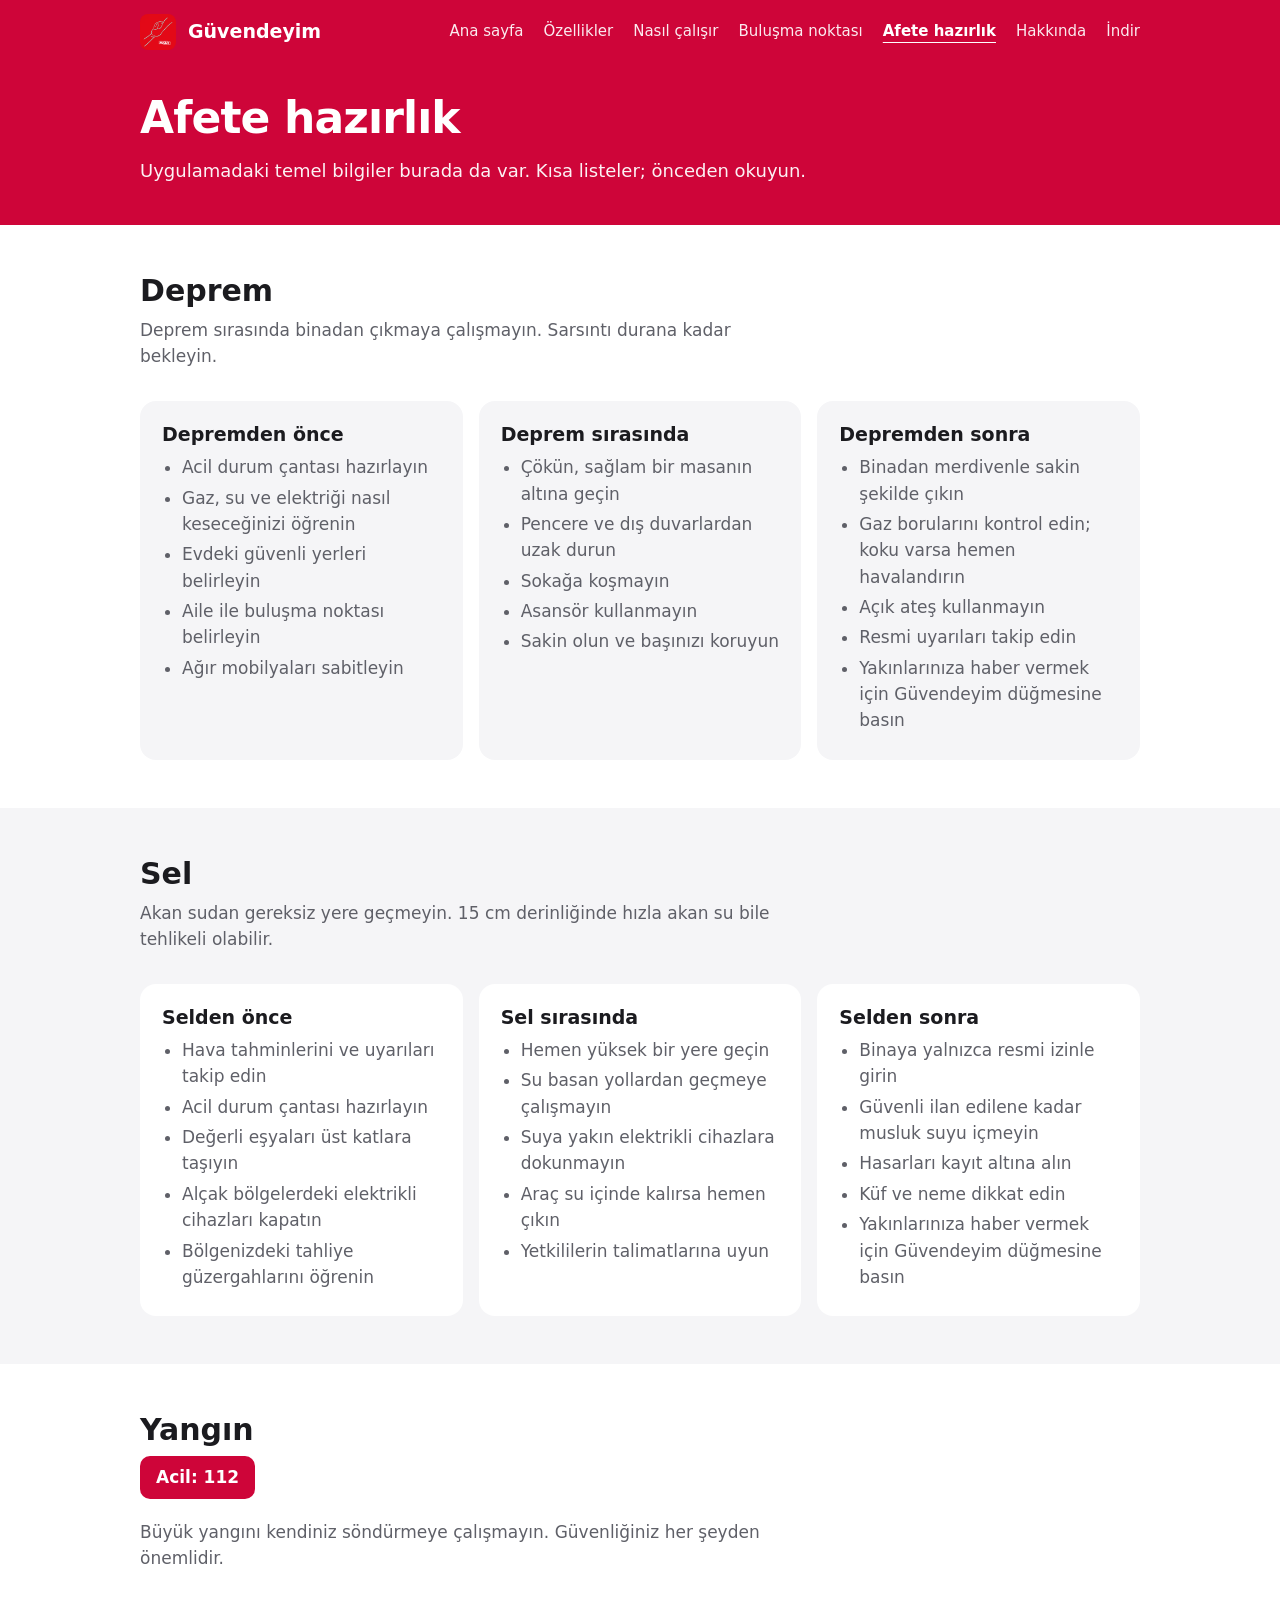
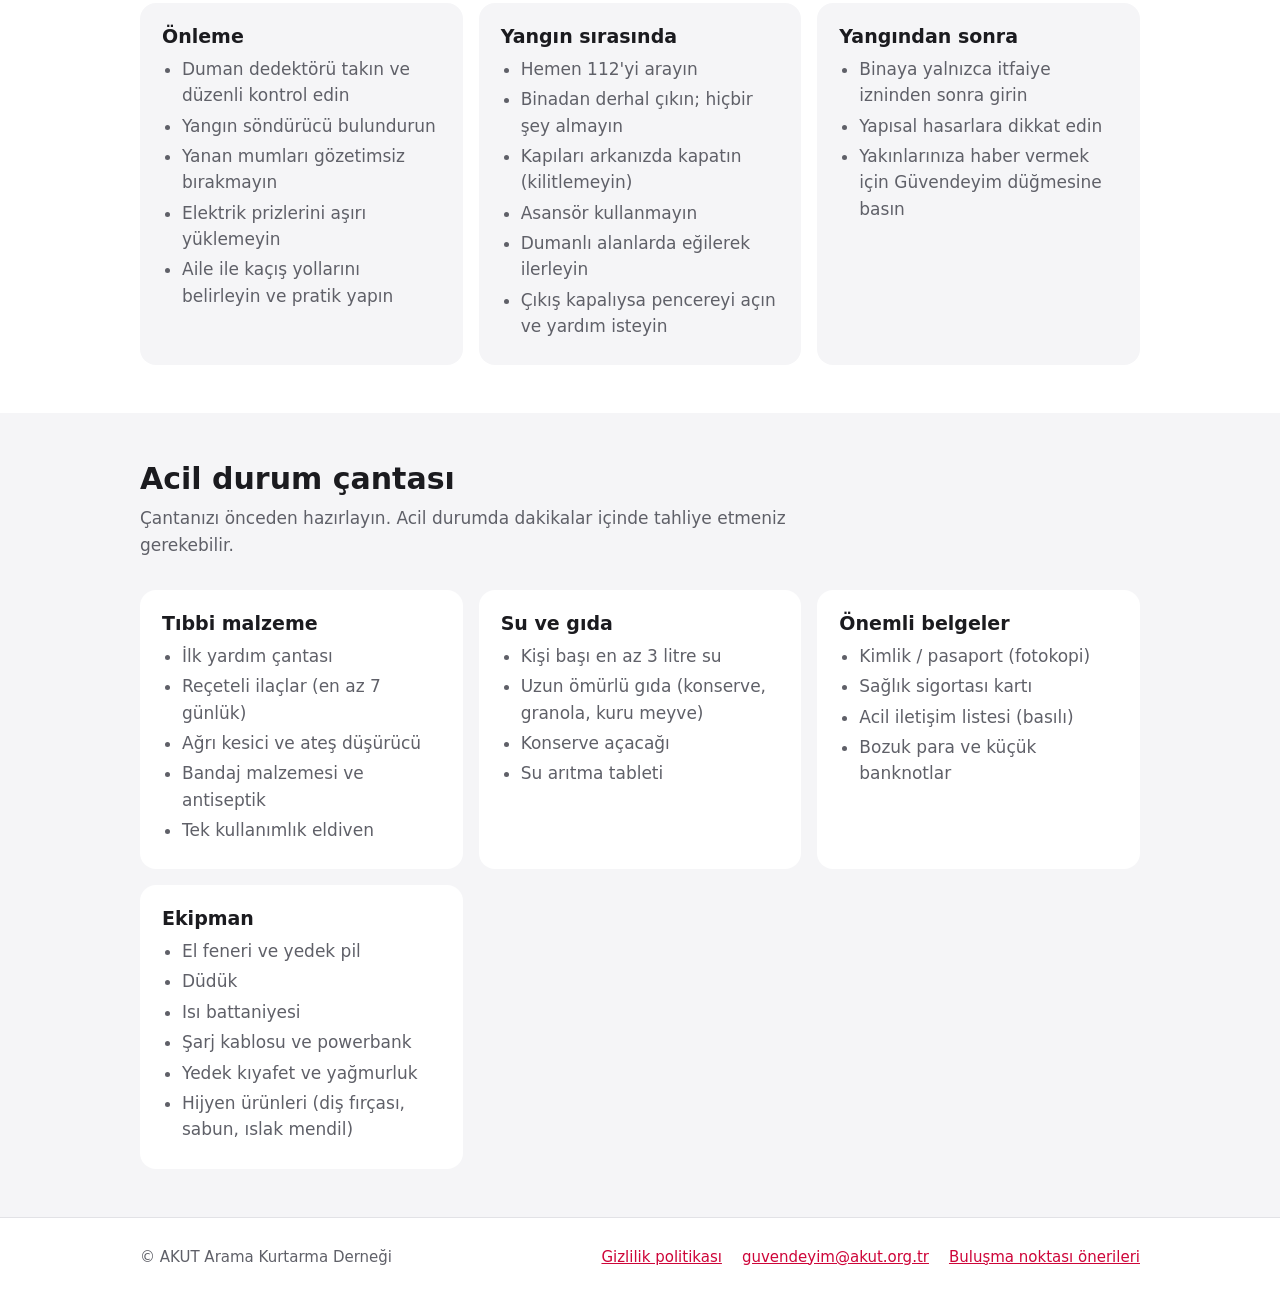
==== afete-hazirlik.html @ 9a16b6e2 "Version the stylesheet link so browsers pick up CSS changes Co-Authored-By: Claude Opus 5.5 <noreply" ====
<!doctype html>
<html lang="tr" class="betiksiz">
<head>
<meta charset="utf-8">
<meta name="viewport" content="width=device-width, initial-scale=1">
<title>Afete hazırlık – Güvendeyim</title>
<meta name="description" content="Deprem, sel ve yangından önce, sırasında ve sonrasında yapılacaklar; acil durum çantasına konacaklar.">
<meta property="og:title" content="Afete hazırlık – Güvendeyim">
<meta property="og:description" content="Deprem, sel ve yangından önce, sırasında ve sonrasında yapılacaklar; acil durum çantasına konacaklar.">
<meta property="og:type" content="website">
<meta property="og:image" content="https://guvendeyim.org.tr/img/icon.png">
<link rel="icon" type="image/png" href="img/favicon.png">
<link rel="apple-touch-icon" href="img/apple-touch-icon.png">
<link rel="stylesheet" href="css/site.css?v=7302f0a8">
</head>
<body>
<header class="ust"><div class="ic">
  <a class="marka" href="index.html"><img src="img/icon.png" alt=""><strong>Güvendeyim</strong></a>
  <button class="menu-dugme" type="button" aria-expanded="false" aria-controls="ana-menu">Menü</button>
  <nav id="ana-menu" aria-label="Ana menü"><a href="index.html">Ana sayfa</a><a href="ozellikler.html">Özellikler</a><a href="nasil-calisir.html">Nasıl çalışır</a><a href="bulusma-noktasi.html">Buluşma noktası</a><a href="afete-hazirlik.html" aria-current="page">Afete hazırlık</a><a href="hakkinda.html">Hakkında</a><a href="indir.html">İndir</a></nav>
</div></header>
<div class="sayfa-basi"><div class="ic"><h1>Afete hazırlık</h1><p>Uygulamadaki temel bilgiler burada da var. Kısa listeler; önceden okuyun.</p></div></div>
<main>
<section id="deprem"><div class="ic">
  <h2>Deprem</h2>
  <p class="alt-baslik">Deprem sırasında binadan çıkmaya çalışmayın. Sarsıntı durana kadar bekleyin.</p>
  <div class="izgara">
    <div class="kart"><h3>Depremden önce</h3><ul class="liste"><li>Acil durum çantası hazırlayın</li><li>Gaz, su ve elektriği nasıl keseceğinizi öğrenin</li><li>Evdeki güvenli yerleri belirleyin</li><li>Aile ile buluşma noktası belirleyin</li><li>Ağır mobilyaları sabitleyin</li></ul></div>
    <div class="kart"><h3>Deprem sırasında</h3><ul class="liste"><li>Çökün, sağlam bir masanın altına geçin</li><li>Pencere ve dış duvarlardan uzak durun</li><li>Sokağa koşmayın</li><li>Asansör kullanmayın</li><li>Sakin olun ve başınızı koruyun</li></ul></div>
    <div class="kart"><h3>Depremden sonra</h3><ul class="liste"><li>Binadan merdivenle sakin şekilde çıkın</li><li>Gaz borularını kontrol edin; koku varsa hemen havalandırın</li><li>Açık ateş kullanmayın</li><li>Resmi uyarıları takip edin</li><li>Yakınlarınıza haber vermek için Güvendeyim düğmesine basın</li></ul></div>
  </div>
</div></section>
<section id="sel" class="gri"><div class="ic">
  <h2>Sel</h2>
  <p class="alt-baslik">Akan sudan gereksiz yere geçmeyin. 15 cm derinliğinde hızla akan su bile tehlikeli olabilir.</p>
  <div class="izgara">
    <div class="kart"><h3>Selden önce</h3><ul class="liste"><li>Hava tahminlerini ve uyarıları takip edin</li><li>Acil durum çantası hazırlayın</li><li>Değerli eşyaları üst katlara taşıyın</li><li>Alçak bölgelerdeki elektrikli cihazları kapatın</li><li>Bölgenizdeki tahliye güzergahlarını öğrenin</li></ul></div>
    <div class="kart"><h3>Sel sırasında</h3><ul class="liste"><li>Hemen yüksek bir yere geçin</li><li>Su basan yollardan geçmeye çalışmayın</li><li>Suya yakın elektrikli cihazlara dokunmayın</li><li>Araç su içinde kalırsa hemen çıkın</li><li>Yetkililerin talimatlarına uyun</li></ul></div>
    <div class="kart"><h3>Selden sonra</h3><ul class="liste"><li>Binaya yalnızca resmi izinle girin</li><li>Güvenli ilan edilene kadar musluk suyu içmeyin</li><li>Hasarları kayıt altına alın</li><li>Küf ve neme dikkat edin</li><li>Yakınlarınıza haber vermek için Güvendeyim düğmesine basın</li></ul></div>
  </div>
</div></section>
<section id="yangin"><div class="ic">
  <h2>Yangın</h2>
  <span class="acil">Acil: 112</span>
  <p class="alt-baslik">Büyük yangını kendiniz söndürmeye çalışmayın. Güvenliğiniz her şeyden önemlidir.</p>
  <div class="izgara">
    <div class="kart"><h3>Önleme</h3><ul class="liste"><li>Duman dedektörü takın ve düzenli kontrol edin</li><li>Yangın söndürücü bulundurun</li><li>Yanan mumları gözetimsiz bırakmayın</li><li>Elektrik prizlerini aşırı yüklemeyin</li><li>Aile ile kaçış yollarını belirleyin ve pratik yapın</li></ul></div>
    <div class="kart"><h3>Yangın sırasında</h3><ul class="liste"><li>Hemen 112'yi arayın</li><li>Binadan derhal çıkın; hiçbir şey almayın</li><li>Kapıları arkanızda kapatın (kilitlemeyin)</li><li>Asansör kullanmayın</li><li>Dumanlı alanlarda eğilerek ilerleyin</li><li>Çıkış kapalıysa pencereyi açın ve yardım isteyin</li></ul></div>
    <div class="kart"><h3>Yangından sonra</h3><ul class="liste"><li>Binaya yalnızca itfaiye izninden sonra girin</li><li>Yapısal hasarlara dikkat edin</li><li>Yakınlarınıza haber vermek için Güvendeyim düğmesine basın</li></ul></div>
  </div>
</div></section>
<section id="canta" class="gri"><div class="ic">
  <h2>Acil durum çantası</h2>
  <p class="alt-baslik">Çantanızı önceden hazırlayın. Acil durumda dakikalar içinde tahliye etmeniz gerekebilir.</p>
  <div class="izgara">
    <div class="kart"><h3>Tıbbi malzeme</h3><ul class="liste"><li>İlk yardım çantası</li><li>Reçeteli ilaçlar (en az 7 günlük)</li><li>Ağrı kesici ve ateş düşürücü</li><li>Bandaj malzemesi ve antiseptik</li><li>Tek kullanımlık eldiven</li></ul></div>
    <div class="kart"><h3>Su ve gıda</h3><ul class="liste"><li>Kişi başı en az 3 litre su</li><li>Uzun ömürlü gıda (konserve, granola, kuru meyve)</li><li>Konserve açacağı</li><li>Su arıtma tableti</li></ul></div>
    <div class="kart"><h3>Önemli belgeler</h3><ul class="liste"><li>Kimlik / pasaport (fotokopi)</li><li>Sağlık sigortası kartı</li><li>Acil iletişim listesi (basılı)</li><li>Bozuk para ve küçük banknotlar</li></ul></div>
    <div class="kart"><h3>Ekipman</h3><ul class="liste"><li>El feneri ve yedek pil</li><li>Düdük</li><li>Isı battaniyesi</li><li>Şarj kablosu ve powerbank</li><li>Yedek kıyafet ve yağmurluk</li><li>Hijyen ürünleri (diş fırçası, sabun, ıslak mendil)</li></ul></div>
  </div>
</div></section>
</main>
<footer><div class="ic">
  <span>© AKUT Arama Kurtarma Derneği</span>
  <nav aria-label="Alt menü">
    <a href="https://www.akut.org.tr/guvendeyim-uygulamasi-gizlilik-politikasi">Gizlilik politikası</a>
    <a href="mailto:guvendeyim@akut.org.tr">guvendeyim@akut.org.tr</a>
    <a href="https://guvendeyim.org.tr/bulusma-noktalari/">Buluşma noktası önerileri</a>
  </nav>
</div></footer>
<script>
document.documentElement.classList.remove("betiksiz");
(function () {
  var dugme = document.querySelector(".menu-dugme"), menu = document.getElementById("ana-menu");
  dugme.addEventListener("click", function () {
    var acik = menu.classList.toggle("acik");
    dugme.setAttribute("aria-expanded", acik);
  });
})();
</script>
</body>
</html>
---- css/site.css ----
:root {
  --kirmizi: #CE0539; --kirmizi-koyu: #A3042D; --yesil: #1E8E3E;
  --metin: #1b1b1f; --soluk: #5f6068; --zemin: #ffffff; --kart: #f5f5f7; --cizgi: #e2e2e6;
}
@media (prefers-color-scheme: dark) {
  :root { --metin: #f1f1f3; --soluk: #a5a6ad; --zemin: #131316; --kart: #1e1e22; --cizgi: #34343a; --yesil: #4CC26B; }
}
* { box-sizing: border-box; }
html { scroll-behavior: smooth; }
body { margin: 0; font: 17px/1.55 system-ui, -apple-system, "Segoe UI", Roboto, sans-serif; color: var(--metin); background: var(--zemin); }
a { color: var(--kirmizi); }
.ic { max-width: 1040px; margin: 0 auto; padding: 0 20px; }
h1, h2, h3 { line-height: 1.2; margin: 0; text-wrap: balance; }
h2 { font-size: clamp(24px, 3.6vw, 30px); margin-bottom: 8px; }
section { padding: 64px 0; }
.alt-baslik { color: var(--soluk); margin: 0 0 32px; max-width: 62ch; }

header.ust { background: var(--kirmizi); color: #fff; }
.ust .ic { display: flex; align-items: center; gap: 12px; padding-top: 14px; padding-bottom: 14px; }
.ust img { width: 36px; height: 36px; border-radius: 8px; }
.ust strong { font-size: 19px; flex: 1; }
.ust nav { display: flex; gap: 20px; }
.ust nav a { color: #fff; text-decoration: none; font-size: 15px; opacity: .92; }
.ust nav a:hover { opacity: 1; text-decoration: underline; }
@media (max-width: 620px) { .ust nav a:not(.kal) { display: none; } }

.kahraman { background: var(--kirmizi); color: #fff; padding: 40px 0 72px; }
.kahraman .ic { display: grid; grid-template-columns: 1.2fr .8fr; gap: 40px; align-items: center; }
.kahraman h1 { font-size: clamp(34px, 6vw, 56px); letter-spacing: -.02em; }
.kahraman p { font-size: 19px; margin: 18px 0 28px; max-width: 46ch; opacity: .95; }
.kahraman .gorsel img { width: 100%; max-width: 320px; border-radius: 22%; display: block; margin: 0 auto; box-shadow: 0 24px 60px rgba(0,0,0,.35); }
@media (max-width: 760px) { .kahraman .ic { grid-template-columns: 1fr; } .kahraman .gorsel { order: -1; } .kahraman .gorsel img { max-width: 180px; } }

.magazalar { display: flex; flex-wrap: wrap; gap: 12px; }
.magaza { display: inline-flex; flex-direction: column; justify-content: center; min-width: 168px; padding: 10px 18px; border-radius: 12px; text-decoration: none; background: #fff; color: var(--kirmizi-koyu); line-height: 1.25; }
.magaza small { font-size: 12px; opacity: .75; }
.magaza b { font-size: 17px; }
.magaza:hover { background: #ffe9ee; }
.indir .magaza { background: var(--kirmizi); color: #fff; }
.indir .magaza:hover { background: var(--kirmizi-koyu); }

.izgara { display: grid; grid-template-columns: repeat(auto-fit, minmax(240px, 1fr)); gap: 16px; }
.kart { background: var(--kart); border-radius: 16px; padding: 22px; }
.kart h3 { font-size: 19px; margin-bottom: 8px; }
.kart p { margin: 0; color: var(--soluk); }
.etiket { display: inline-block; font-size: 12px; font-weight: 600; color: #fff; background: var(--yesil); border-radius: 999px; padding: 2px 10px; margin-inline-start: 6px; vertical-align: middle; }

.gri { background: var(--kart); }
.gri .kart { background: var(--zemin); }
ol.adimlar { list-style: none; counter-reset: adim; margin: 0; padding: 0; display: grid; grid-template-columns: repeat(auto-fit, minmax(220px, 1fr)); gap: 16px; }
ol.adimlar li { counter-increment: adim; background: var(--zemin); border-radius: 16px; padding: 22px; }
ol.adimlar li::before { content: counter(adim); display: grid; place-items: center; width: 36px; height: 36px; border-radius: 50%; background: var(--kirmizi); color: #fff; font-weight: 700; margin-bottom: 12px; }
ol.adimlar h3 { font-size: 18px; margin-bottom: 6px; }
ol.adimlar p { margin: 0; color: var(--soluk); }
.uyari { margin-top: 24px; border-inline-start: 4px solid var(--kirmizi); background: var(--zemin); border-radius: 8px; padding: 14px 16px; color: var(--soluk); }

.iki { display: grid; grid-template-columns: 1fr 1fr; gap: 32px; align-items: center; }
@media (max-width: 760px) { .iki { grid-template-columns: 1fr; } }
.dugme { display: inline-block; margin-top: 16px; padding: 12px 20px; border-radius: 12px; background: var(--kirmizi); color: #fff; text-decoration: none; font-weight: 600; }
.dugme:hover { background: var(--kirmizi-koyu); }
.akut img { max-width: 260px; width: 100%; background: #fff; border-radius: 12px; padding: 16px; }

footer { border-top: 1px solid var(--cizgi); padding: 28px 0 40px; color: var(--soluk); font-size: 15px; }
footer .ic { display: flex; flex-wrap: wrap; gap: 8px 24px; justify-content: space-between; }
footer nav { display: flex; flex-wrap: wrap; gap: 8px 20px; }

/* Çok sayfalı düzen */
.ust nav a[aria-current="page"] { opacity: 1; font-weight: 700; text-decoration: underline; text-underline-offset: 6px; }
.ust .marka { display: flex; align-items: center; gap: 12px; flex: 1; color: #fff; text-decoration: none; }
.menu-dugme { display: none; }
@media (max-width: 860px) {
  .ust .ic { flex-wrap: wrap; row-gap: 0; }
  .menu-dugme { display: inline-flex; align-items: center; gap: 8px; min-height: 44px; padding: 0 14px; border: 1px solid rgba(255,255,255,.55); border-radius: 10px; background: transparent; color: #fff; font: inherit; font-size: 15px; font-weight: 600; cursor: pointer; }
  .menu-dugme::before { content: ""; width: 18px; height: 12px; border-top: 2px solid #fff; border-bottom: 2px solid #fff; background: linear-gradient(#fff, #fff) center / 100% 2px no-repeat; }
  .menu-dugme[aria-expanded="true"] { background: rgba(255,255,255,.16); }
  /* Açılan menü kırmızı başlıktan ayrı, açık zeminli bir panel olarak görünür. */
  .ust nav { display: none; order: 3; width: 100%; flex-direction: column; gap: 0; margin: 12px 0 4px; padding: 4px 12px; background: var(--zemin); border-radius: 14px; box-shadow: 0 10px 28px rgba(0,0,0,.28); }
  .ust nav.acik { display: flex; }
  .ust nav a, .ust nav a:not(.kal) { display: block; padding: 14px 8px; font-size: 17px; opacity: 1; color: var(--metin); border-bottom: 1px solid var(--cizgi); }
  .ust nav a:hover { text-decoration: none; color: var(--kirmizi); }
  .ust nav a:last-child { border-bottom: 0; }
  .ust nav a[aria-current="page"] { text-decoration: none; color: var(--kirmizi); font-weight: 700; border-inline-start: 4px solid var(--kirmizi); padding-inline-start: 12px; }
  /* Betik çalışmazsa menü açık kalır. */
  .betiksiz .ust nav { display: flex; }
  .betiksiz .menu-dugme { display: none; }
}
.sayfa-basi { background: var(--kirmizi); color: #fff; padding: 28px 0 40px; }
.sayfa-basi h1 { font-size: clamp(30px, 5vw, 44px); letter-spacing: -.02em; }
.sayfa-basi p { margin: 12px 0 0; max-width: 60ch; font-size: 18px; opacity: .95; }
section { padding: 48px 0; }
.kart a.devam, a.devam { display: inline-block; margin-top: 12px; font-weight: 600; text-decoration: none; }
a.devam:hover { text-decoration: underline; }
.liste { margin: 0; padding-inline-start: 20px; color: var(--soluk); }
.liste li { margin: 4px 0; }
.kart .liste { margin-top: 4px; }
.acil { display: inline-block; background: var(--kirmizi); color: #fff; font-weight: 700; border-radius: 10px; padding: 8px 16px; margin-bottom: 20px; }
.metin { max-width: 68ch; }
.metin p { margin: 0 0 14px; }
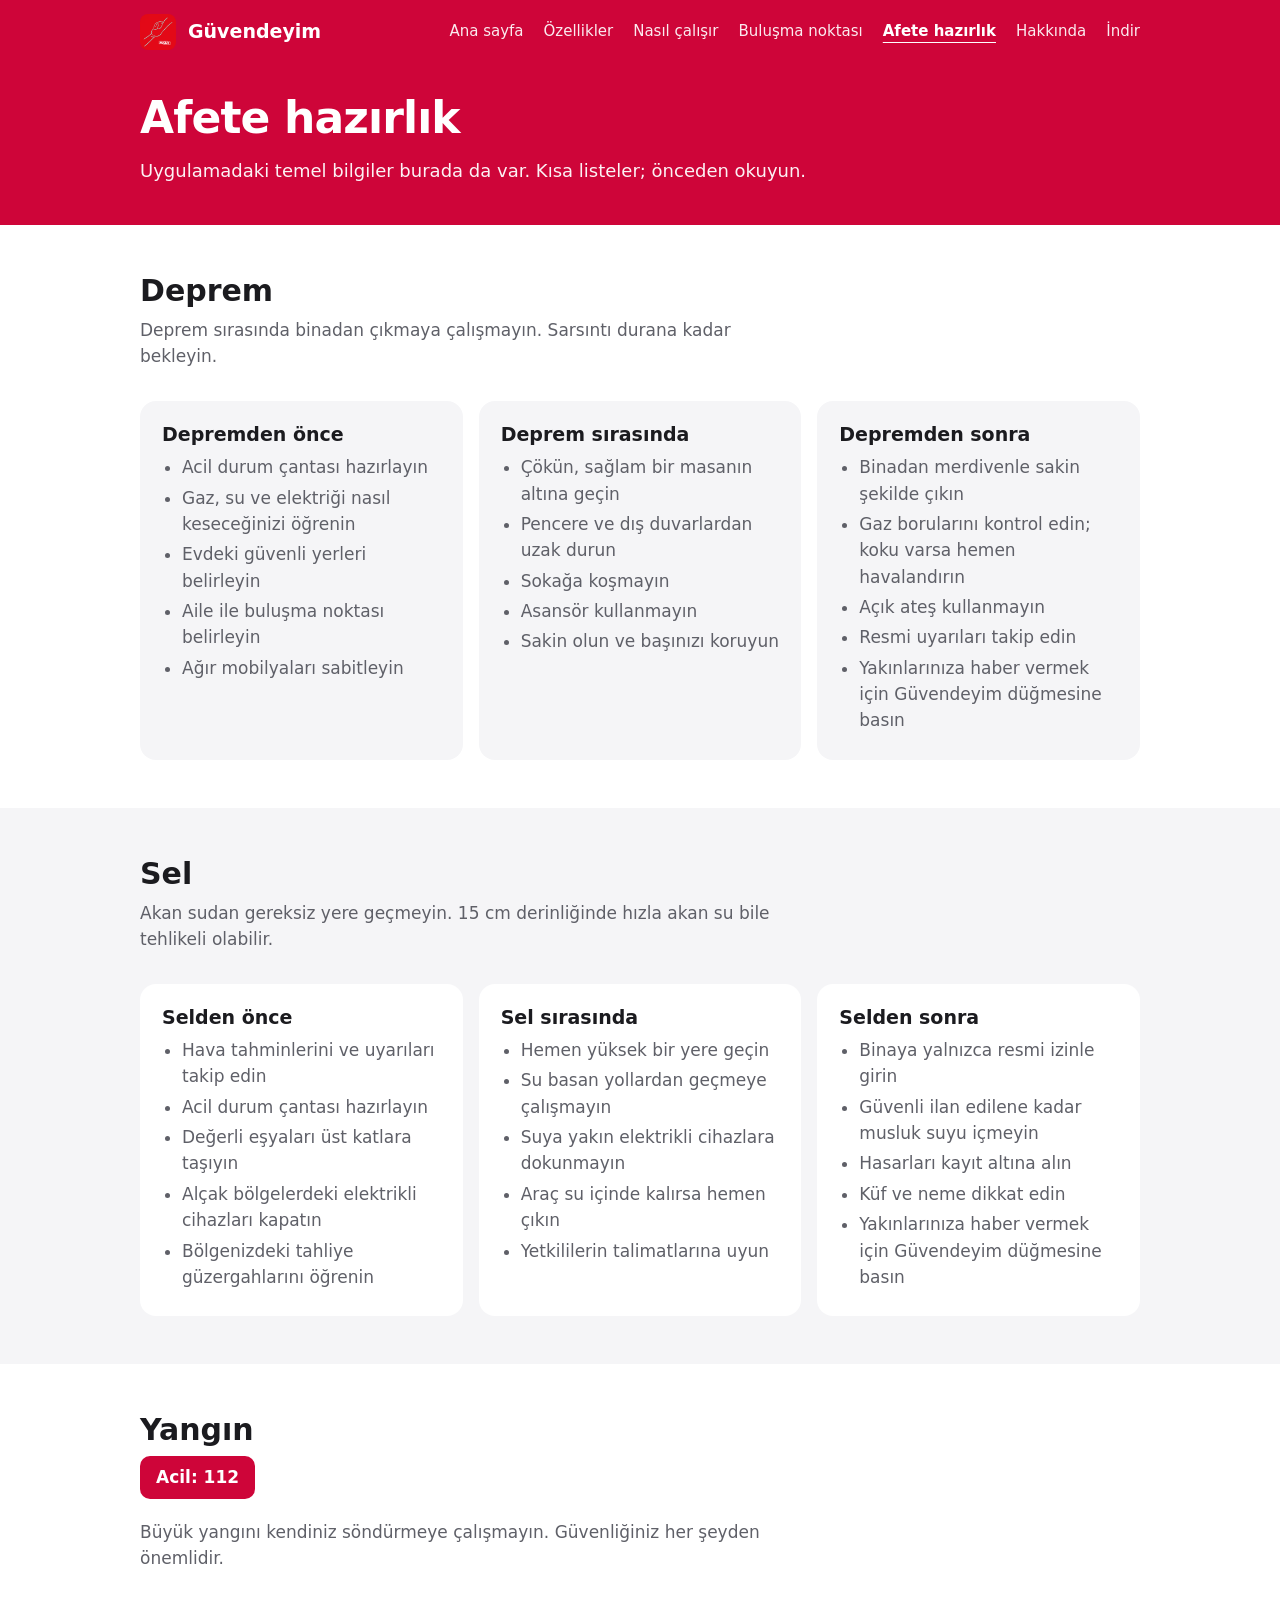
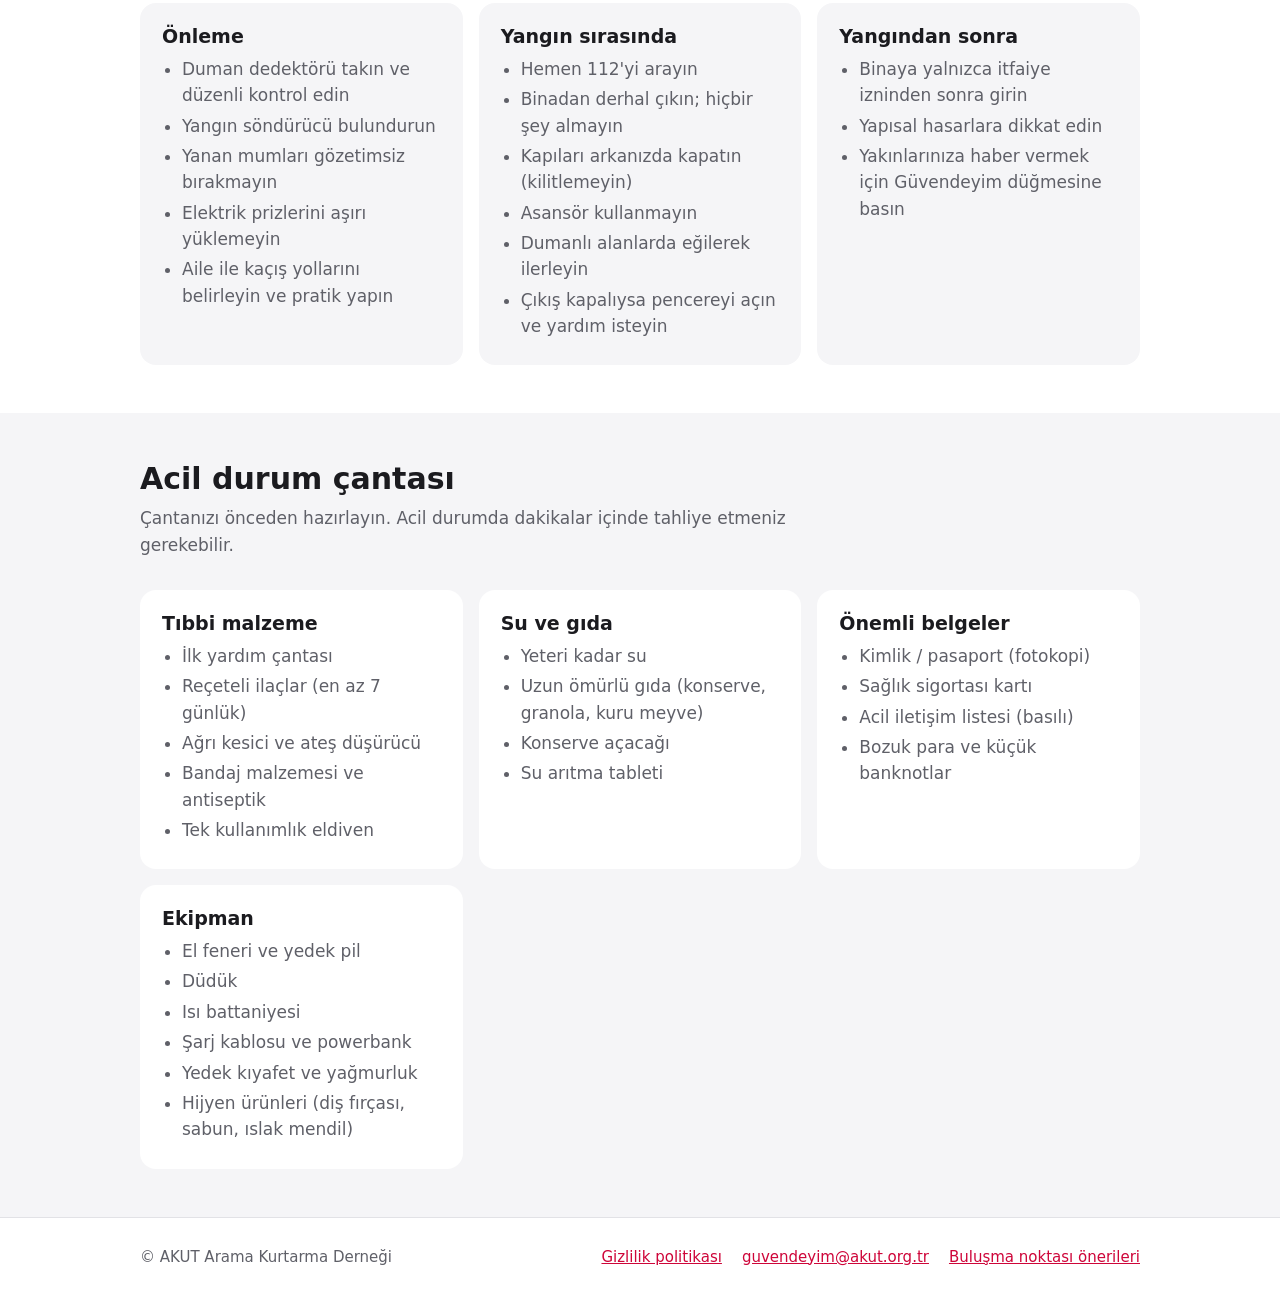
==== commit f4097be7: "Düğme rengi kırmızı, afet çantasında yeteri kadar su Düğme yeşil değil, önce soluk gri sonra kırmızı" ====
--- a/afete-hazirlik.html
+++ b/afete-hazirlik.html
@@ -8,10 +8,10 @@
 <meta property="og:title" content="Afete hazırlık – Güvendeyim">
 <meta property="og:description" content="Deprem, sel ve yangından önce, sırasında ve sonrasında yapılacaklar; acil durum çantasına konacaklar.">
 <meta property="og:type" content="website">
-<meta property="og:image" content="https://guvendeyim.org.tr/img/icon.png">
+<meta property="og:image" content="https://www.guvendeyim.org.tr/img/icon.png">
 <link rel="icon" type="image/png" href="img/favicon.png">
 <link rel="apple-touch-icon" href="img/apple-touch-icon.png">
-<link rel="stylesheet" href="css/site.css?v=7302f0a8">
+<link rel="stylesheet" href="css/site.css?v=5da54194">
 </head>
 <body>
 <header class="ust"><div class="ic">
@@ -54,7 +54,7 @@
   <p class="alt-baslik">Çantanızı önceden hazırlayın. Acil durumda dakikalar içinde tahliye etmeniz gerekebilir.</p>
   <div class="izgara">
     <div class="kart"><h3>Tıbbi malzeme</h3><ul class="liste"><li>İlk yardım çantası</li><li>Reçeteli ilaçlar (en az 7 günlük)</li><li>Ağrı kesici ve ateş düşürücü</li><li>Bandaj malzemesi ve antiseptik</li><li>Tek kullanımlık eldiven</li></ul></div>
-    <div class="kart"><h3>Su ve gıda</h3><ul class="liste"><li>Kişi başı en az 3 litre su</li><li>Uzun ömürlü gıda (konserve, granola, kuru meyve)</li><li>Konserve açacağı</li><li>Su arıtma tableti</li></ul></div>
+    <div class="kart"><h3>Su ve gıda</h3><ul class="liste"><li>Yeteri kadar su</li><li>Uzun ömürlü gıda (konserve, granola, kuru meyve)</li><li>Konserve açacağı</li><li>Su arıtma tableti</li></ul></div>
     <div class="kart"><h3>Önemli belgeler</h3><ul class="liste"><li>Kimlik / pasaport (fotokopi)</li><li>Sağlık sigortası kartı</li><li>Acil iletişim listesi (basılı)</li><li>Bozuk para ve küçük banknotlar</li></ul></div>
     <div class="kart"><h3>Ekipman</h3><ul class="liste"><li>El feneri ve yedek pil</li><li>Düdük</li><li>Isı battaniyesi</li><li>Şarj kablosu ve powerbank</li><li>Yedek kıyafet ve yağmurluk</li><li>Hijyen ürünleri (diş fırçası, sabun, ıslak mendil)</li></ul></div>
   </div>
@@ -65,7 +65,7 @@
   <nav aria-label="Alt menü">
     <a href="https://www.akut.org.tr/guvendeyim-uygulamasi-gizlilik-politikasi">Gizlilik politikası</a>
     <a href="mailto:guvendeyim@akut.org.tr">guvendeyim@akut.org.tr</a>
-    <a href="https://guvendeyim.org.tr/bulusma-noktalari/">Buluşma noktası önerileri</a>
+    <a href="https://www.guvendeyim.org.tr/bulusma-noktalari/">Buluşma noktası önerileri</a>
   </nav>
 </div></footer>
 <script>
--- a/css/site.css
+++ b/css/site.css
@@ -96,3 +96,15 @@
 .acil { display: inline-block; background: var(--kirmizi); color: #fff; font-weight: 700; border-radius: 10px; padding: 8px 16px; margin-bottom: 20px; }
 .metin { max-width: 68ch; }
 .metin p { margin: 0 0 14px; }
+
+/* Buluşma noktası önerileri sayfası (bulusma-noktalari deposu) */
+.secim { display: flex; flex-wrap: wrap; gap: 12px; }
+.secim select { flex: 1 1 200px; min-height: 48px; padding: 10px 12px; font: inherit; color: inherit; background: var(--kart); border: 1px solid var(--cizgi); border-radius: 12px; }
+#harita { height: min(60vh, 460px); margin: 20px 0 12px; border-radius: 16px; border: 1px solid var(--cizgi); }
+.durum { color: var(--soluk); margin: 0 0 8px; }
+.oneriler { list-style: none; margin: 0; padding: 0; }
+.oneriler li { display: flex; justify-content: space-between; align-items: baseline; gap: 16px; padding: 14px 0; border-bottom: 1px solid var(--cizgi); }
+.oneriler small { display: block; color: var(--soluk); }
+.oneriler a { flex: none; font-weight: 600; text-decoration: none; }
+.oneriler a:hover { text-decoration: underline; }
+.kaynak { margin: 20px 0 0; color: var(--soluk); font-size: 15px; }
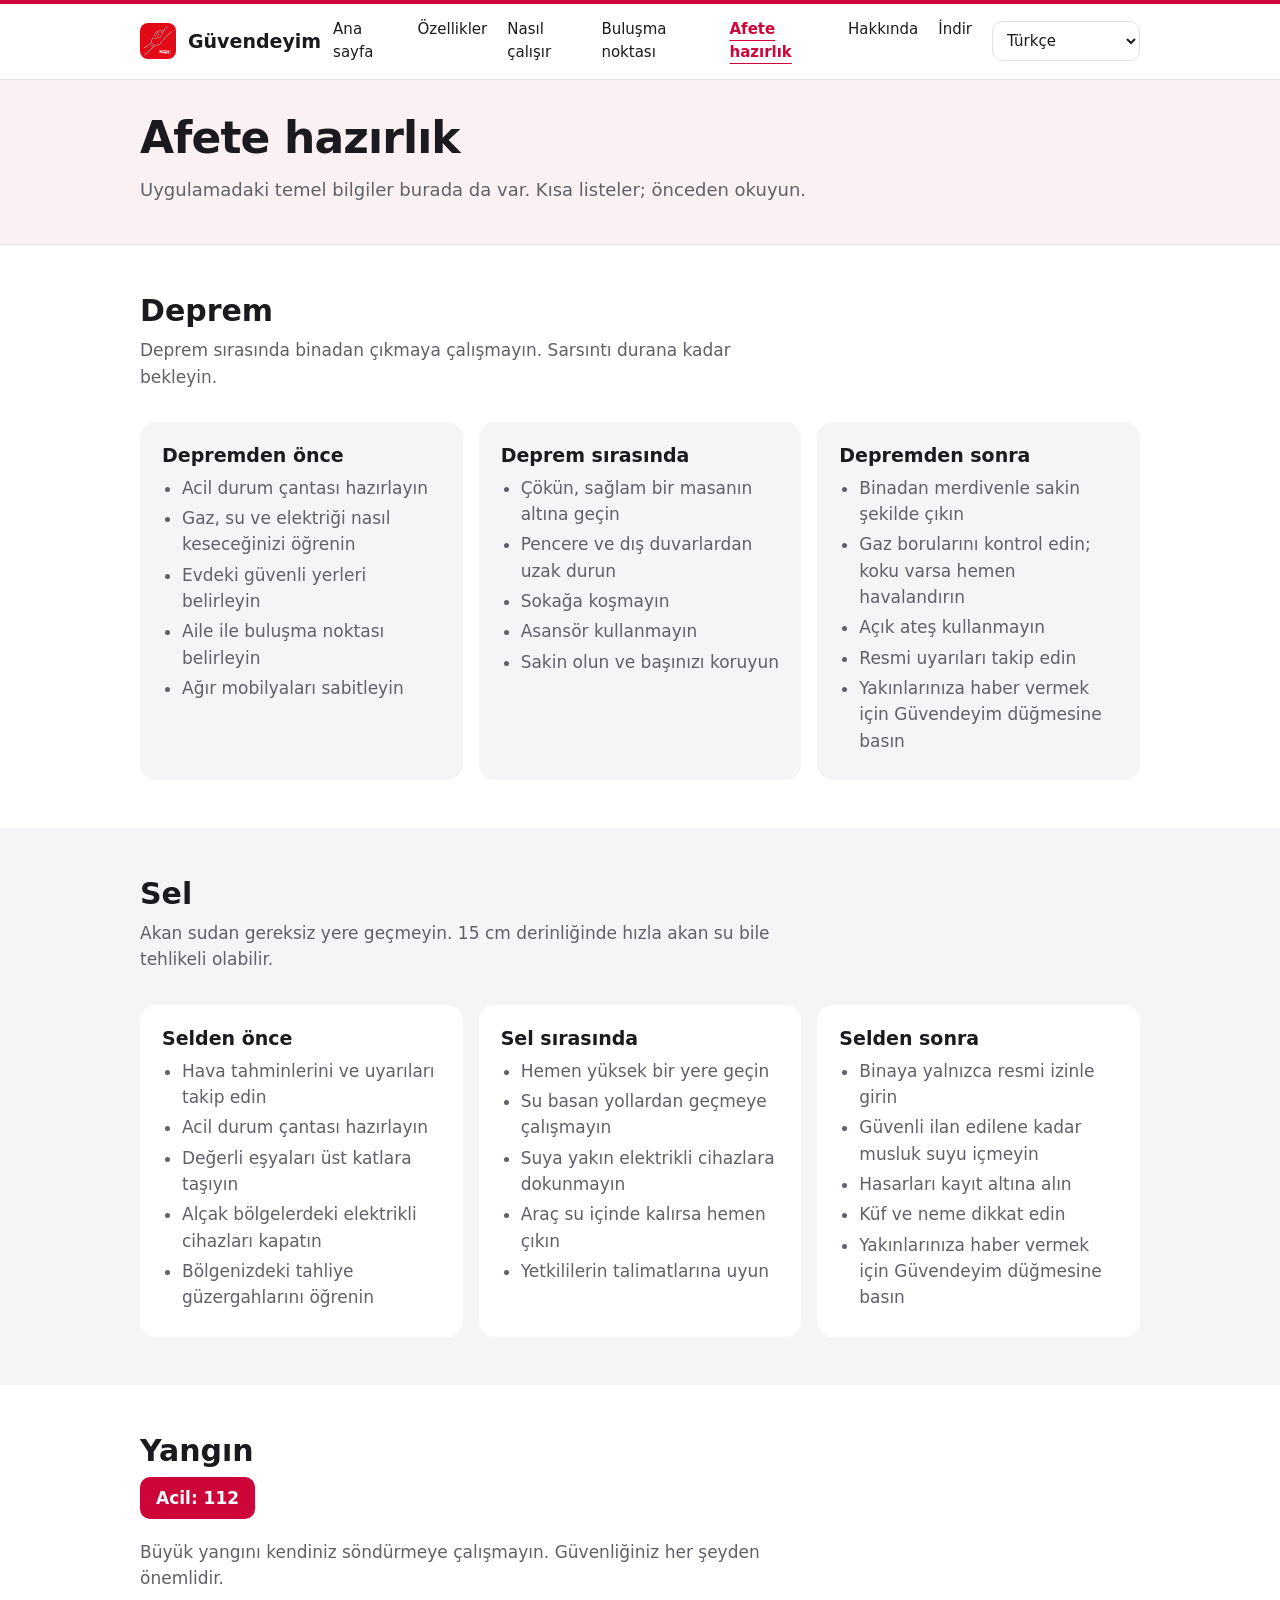
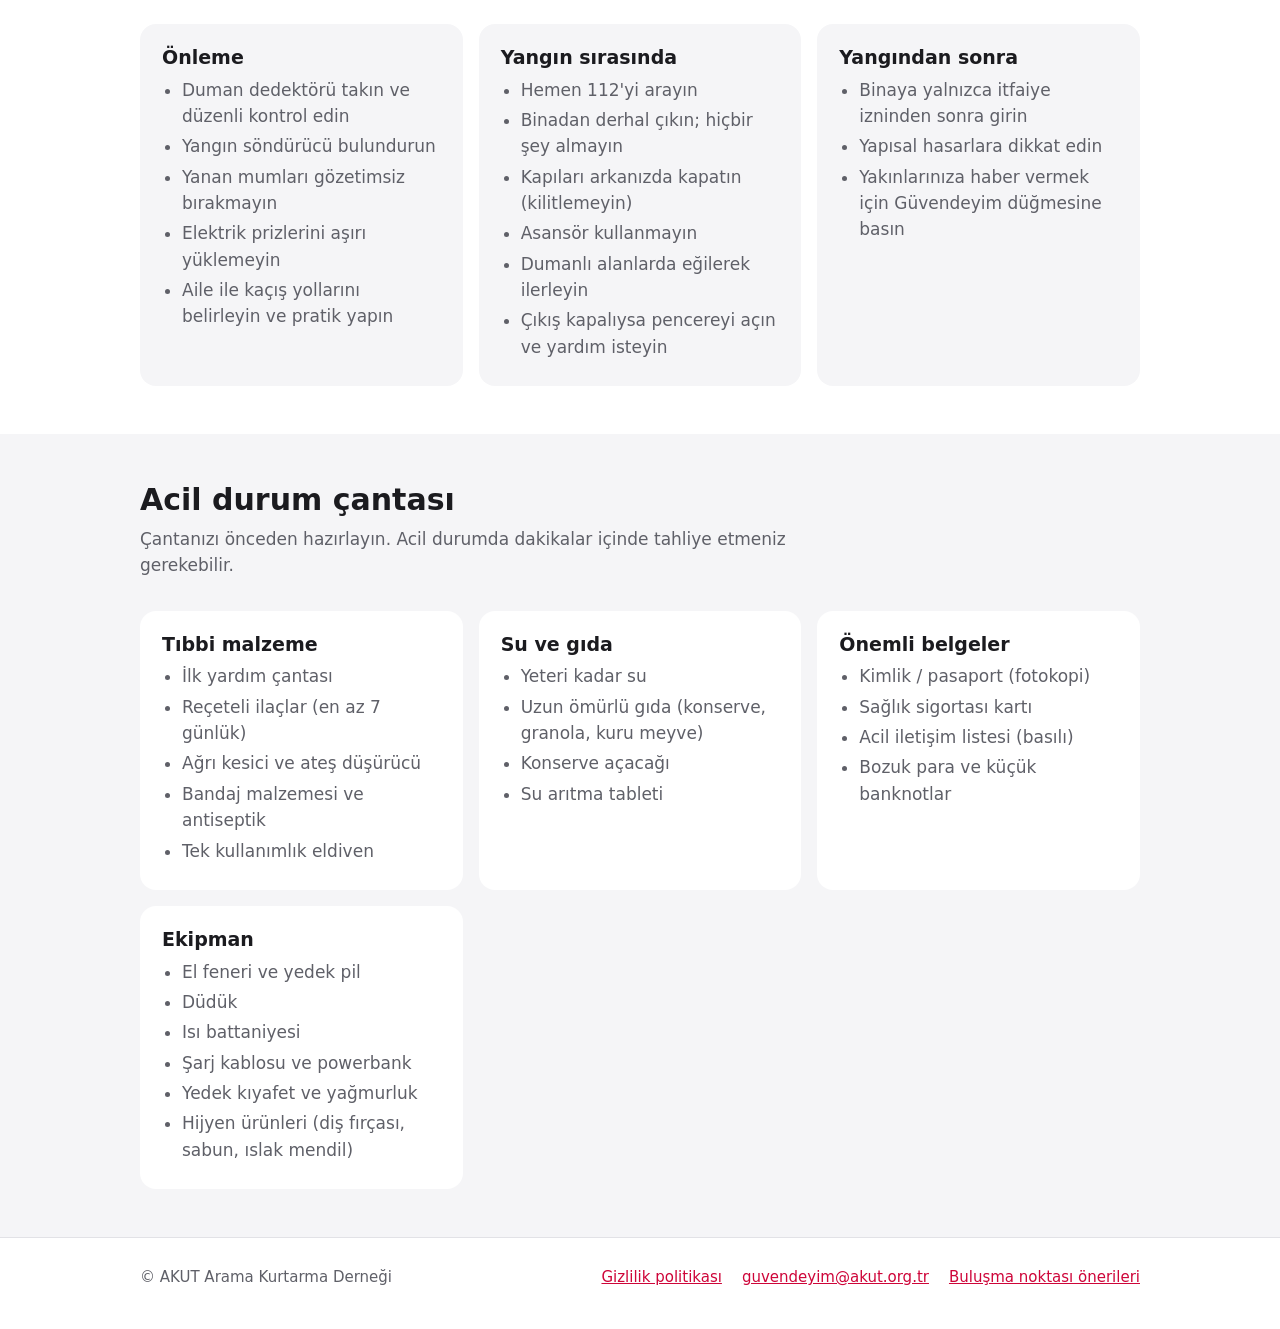
==== commit dda4b23c: "Tanıtım videosu, açık renkli üst kısım ve dil seçici - Ana sayfada AKUT'un tanıtım videosu (youtube-" ====
--- a/afete-hazirlik.html
+++ b/afete-hazirlik.html
@@ -11,11 +11,12 @@
 <meta property="og:image" content="https://www.guvendeyim.org.tr/img/icon.png">
 <link rel="icon" type="image/png" href="img/favicon.png">
 <link rel="apple-touch-icon" href="img/apple-touch-icon.png">
-<link rel="stylesheet" href="css/site.css?v=5da54194">
+<link rel="stylesheet" href="css/site.css?v=bddb2c33">
 </head>
 <body>
 <header class="ust"><div class="ic">
-  <a class="marka" href="index.html"><img src="img/icon.png" alt=""><strong>Güvendeyim</strong></a>
+  <a class="marka notranslate" href="index.html"><img src="img/icon.png" alt=""><strong>Güvendeyim</strong></a>
+  <select class="dil notranslate" id="dil" aria-label="Dil / Language"><option value="tr" lang="tr">Türkçe</option><option value="en" lang="en">English</option><option value="de" lang="de">Deutsch</option><option value="az" lang="az">Azərbaycanca</option><option value="fa" lang="fa">فارسی</option><option value="ar" lang="ar">العربية</option><option value="ru" lang="ru">Русский</option><option value="uk" lang="uk">Українська</option><option value="fr" lang="fr">Français</option><option value="es" lang="es">Español</option></select>
   <button class="menu-dugme" type="button" aria-expanded="false" aria-controls="ana-menu">Menü</button>
   <nav id="ana-menu" aria-label="Ana menü"><a href="index.html">Ana sayfa</a><a href="ozellikler.html">Özellikler</a><a href="nasil-calisir.html">Nasıl çalışır</a><a href="bulusma-noktasi.html">Buluşma noktası</a><a href="afete-hazirlik.html" aria-current="page">Afete hazırlık</a><a href="hakkinda.html">Hakkında</a><a href="indir.html">İndir</a></nav>
 </div></header>
@@ -77,6 +78,34 @@
     dugme.setAttribute("aria-expanded", acik);
   });
 })();
+(function () {
+  var secim = document.getElementById("dil");
+  var m = document.cookie.match(/(?:^|; )googtrans=\/tr\/([^;]+)/);
+  var dil = m ? decodeURIComponent(m[1]) : "tr";
+  secim.value = dil;
+  if (dil !== "tr") {
+    document.documentElement.lang = dil;
+    if (dil === "ar" || dil === "fa") document.documentElement.dir = "rtl";
+    window.googleTranslateElementInit = function () {
+      new google.translate.TranslateElement({ pageLanguage: "tr", autoDisplay: false }, "google_translate_element");
+    };
+    var kutu = document.createElement("div");
+    kutu.id = "google_translate_element";
+    document.body.appendChild(kutu);
+    var betik = document.createElement("script");
+    betik.src = "https://translate.google.com/translate_a/element.js?cb=googleTranslateElementInit";
+    document.body.appendChild(betik);
+  }
+  function cerez(deger, yasam) {
+    var alanlar = ["", "; domain=" + location.hostname, "; domain=." + location.hostname.replace(/^www\./, "")];
+    alanlar.forEach(function (alan) { document.cookie = "googtrans=" + deger + "; path=/" + alan + yasam; });
+  }
+  secim.addEventListener("change", function () {
+    if (secim.value === "tr") cerez("", "; expires=Thu, 01 Jan 1970 00:00:00 GMT");
+    else cerez("/tr/" + secim.value, "");
+    location.reload();
+  });
+})();
 </script>
 </body>
 </html>
--- a/css/site.css
+++ b/css/site.css
@@ -1,9 +1,11 @@
 :root {
   --kirmizi: #CE0539; --kirmizi-koyu: #A3042D; --yesil: #1E8E3E;
   --metin: #1b1b1f; --soluk: #5f6068; --zemin: #ffffff; --kart: #f5f5f7; --cizgi: #e2e2e6;
+  /* Giriş alanı ve sayfa başlıklarının zemini: kırmızıya çalan çok açık ton. */
+  --sicak: #fbf1f3;
 }
 @media (prefers-color-scheme: dark) {
-  :root { --metin: #f1f1f3; --soluk: #a5a6ad; --zemin: #131316; --kart: #1e1e22; --cizgi: #34343a; --yesil: #4CC26B; }
+  :root { --metin: #f1f1f3; --soluk: #a5a6ad; --zemin: #131316; --kart: #1e1e22; --cizgi: #34343a; --yesil: #4CC26B; --sicak: #1f1719; }
 }
 * { box-sizing: border-box; }
 html { scroll-behavior: smooth; }
@@ -15,29 +17,28 @@
 section { padding: 64px 0; }
 .alt-baslik { color: var(--soluk); margin: 0 0 32px; max-width: 62ch; }
 
-header.ust { background: var(--kirmizi); color: #fff; }
+header.ust { background: var(--zemin); color: var(--metin); border-bottom: 1px solid var(--cizgi); border-top: 4px solid var(--kirmizi); }
 .ust .ic { display: flex; align-items: center; gap: 12px; padding-top: 14px; padding-bottom: 14px; }
 .ust img { width: 36px; height: 36px; border-radius: 8px; }
 .ust strong { font-size: 19px; flex: 1; }
 .ust nav { display: flex; gap: 20px; }
-.ust nav a { color: #fff; text-decoration: none; font-size: 15px; opacity: .92; }
-.ust nav a:hover { opacity: 1; text-decoration: underline; }
+.ust nav a { color: var(--metin); text-decoration: none; font-size: 15px; }
+.ust nav a:hover { color: var(--kirmizi); }
 @media (max-width: 620px) { .ust nav a:not(.kal) { display: none; } }
 
-.kahraman { background: var(--kirmizi); color: #fff; padding: 40px 0 72px; }
+.kahraman { background: var(--sicak); color: var(--metin); padding: 48px 0 72px; }
+.kahraman h1 .vurgu { color: var(--kirmizi); }
 .kahraman .ic { display: grid; grid-template-columns: 1.2fr .8fr; gap: 40px; align-items: center; }
 .kahraman h1 { font-size: clamp(34px, 6vw, 56px); letter-spacing: -.02em; }
-.kahraman p { font-size: 19px; margin: 18px 0 28px; max-width: 46ch; opacity: .95; }
-.kahraman .gorsel img { width: 100%; max-width: 320px; border-radius: 22%; display: block; margin: 0 auto; box-shadow: 0 24px 60px rgba(0,0,0,.35); }
+.kahraman p { font-size: 19px; margin: 18px 0 28px; max-width: 46ch; color: var(--soluk); }
+.kahraman .gorsel img { width: 100%; max-width: 320px; border-radius: 22%; display: block; margin: 0 auto; box-shadow: 0 20px 48px rgba(163,4,45,.22); }
 @media (max-width: 760px) { .kahraman .ic { grid-template-columns: 1fr; } .kahraman .gorsel { order: -1; } .kahraman .gorsel img { max-width: 180px; } }
 
 .magazalar { display: flex; flex-wrap: wrap; gap: 12px; }
-.magaza { display: inline-flex; flex-direction: column; justify-content: center; min-width: 168px; padding: 10px 18px; border-radius: 12px; text-decoration: none; background: #fff; color: var(--kirmizi-koyu); line-height: 1.25; }
+.magaza { display: inline-flex; flex-direction: column; justify-content: center; min-width: 168px; padding: 10px 18px; border-radius: 12px; text-decoration: none; background: var(--kirmizi); color: #fff; line-height: 1.25; }
 .magaza small { font-size: 12px; opacity: .75; }
 .magaza b { font-size: 17px; }
-.magaza:hover { background: #ffe9ee; }
-.indir .magaza { background: var(--kirmizi); color: #fff; }
-.indir .magaza:hover { background: var(--kirmizi-koyu); }
+.magaza:hover { background: var(--kirmizi-koyu); }
 
 .izgara { display: grid; grid-template-columns: repeat(auto-fit, minmax(240px, 1fr)); gap: 16px; }
 .kart { background: var(--kart); border-radius: 16px; padding: 22px; }
@@ -65,16 +66,16 @@
 footer nav { display: flex; flex-wrap: wrap; gap: 8px 20px; }
 
 /* Çok sayfalı düzen */
-.ust nav a[aria-current="page"] { opacity: 1; font-weight: 700; text-decoration: underline; text-underline-offset: 6px; }
-.ust .marka { display: flex; align-items: center; gap: 12px; flex: 1; color: #fff; text-decoration: none; }
+.ust nav a[aria-current="page"] { color: var(--kirmizi); font-weight: 700; text-decoration: underline; text-underline-offset: 6px; }
+.ust .marka { display: flex; align-items: center; gap: 12px; flex: 1; color: var(--metin); text-decoration: none; }
 .menu-dugme { display: none; }
 @media (max-width: 860px) {
   .ust .ic { flex-wrap: wrap; row-gap: 0; }
-  .menu-dugme { display: inline-flex; align-items: center; gap: 8px; min-height: 44px; padding: 0 14px; border: 1px solid rgba(255,255,255,.55); border-radius: 10px; background: transparent; color: #fff; font: inherit; font-size: 15px; font-weight: 600; cursor: pointer; }
-  .menu-dugme::before { content: ""; width: 18px; height: 12px; border-top: 2px solid #fff; border-bottom: 2px solid #fff; background: linear-gradient(#fff, #fff) center / 100% 2px no-repeat; }
-  .menu-dugme[aria-expanded="true"] { background: rgba(255,255,255,.16); }
-  /* Açılan menü kırmızı başlıktan ayrı, açık zeminli bir panel olarak görünür. */
-  .ust nav { display: none; order: 3; width: 100%; flex-direction: column; gap: 0; margin: 12px 0 4px; padding: 4px 12px; background: var(--zemin); border-radius: 14px; box-shadow: 0 10px 28px rgba(0,0,0,.28); }
+  .menu-dugme { display: inline-flex; align-items: center; gap: 8px; min-height: 44px; padding: 0 14px; border: 1px solid var(--cizgi); border-radius: 10px; background: transparent; color: var(--metin); font: inherit; font-size: 15px; font-weight: 600; cursor: pointer; }
+  .menu-dugme::before { content: ""; width: 18px; height: 12px; border-top: 2px solid currentColor; border-bottom: 2px solid currentColor; background: linear-gradient(currentColor, currentColor) center / 100% 2px no-repeat; }
+  .menu-dugme[aria-expanded="true"] { background: var(--kart); }
+  /* Açılan menü başlığın altında ayrı bir panel olarak görünür. */
+  .ust nav { display: none; order: 3; width: 100%; flex-direction: column; gap: 0; margin: 12px 0 4px; padding: 4px 12px; background: var(--zemin); border-radius: 14px; box-shadow: 0 10px 28px rgba(0,0,0,.14); border: 1px solid var(--cizgi); }
   .ust nav.acik { display: flex; }
   .ust nav a, .ust nav a:not(.kal) { display: block; padding: 14px 8px; font-size: 17px; opacity: 1; color: var(--metin); border-bottom: 1px solid var(--cizgi); }
   .ust nav a:hover { text-decoration: none; color: var(--kirmizi); }
@@ -84,9 +85,9 @@
   .betiksiz .ust nav { display: flex; }
   .betiksiz .menu-dugme { display: none; }
 }
-.sayfa-basi { background: var(--kirmizi); color: #fff; padding: 28px 0 40px; }
+.sayfa-basi { background: var(--sicak); color: var(--metin); padding: 32px 0 40px; border-bottom: 1px solid var(--cizgi); }
 .sayfa-basi h1 { font-size: clamp(30px, 5vw, 44px); letter-spacing: -.02em; }
-.sayfa-basi p { margin: 12px 0 0; max-width: 60ch; font-size: 18px; opacity: .95; }
+.sayfa-basi p { margin: 12px 0 0; max-width: 60ch; font-size: 18px; color: var(--soluk); }
 section { padding: 48px 0; }
 .kart a.devam, a.devam { display: inline-block; margin-top: 12px; font-weight: 600; text-decoration: none; }
 a.devam:hover { text-decoration: underline; }
@@ -108,3 +109,18 @@
 .oneriler a { flex: none; font-weight: 600; text-decoration: none; }
 .oneriler a:hover { text-decoration: underline; }
 .kaynak { margin: 20px 0 0; color: var(--soluk); font-size: 15px; }
+.video { position: relative; aspect-ratio: 16 / 9; max-width: 860px; border-radius: 16px; overflow: hidden; background: #000; }
+.video iframe { position: absolute; inset: 0; width: 100%; height: 100%; border: 0; }
+/* Dil seçici; Google Çeviri'nin kendi çubuğu ve vurguları gizlenir. */
+.dil { min-height: 40px; padding: 0 10px; font: inherit; font-size: 15px; color: var(--metin); background: var(--zemin); border: 1px solid var(--cizgi); border-radius: 10px; cursor: pointer; }
+@media (min-width: 861px) { .dil { order: 4; margin-inline-start: 8px; } }
+#google_translate_element, iframe.skiptranslate, .goog-te-banner-frame { display: none !important; }
+body { top: 0 !important; }
+.goog-text-highlight { background: none !important; box-shadow: none !important; }
+@media (max-width: 860px) {
+  .ust .marka { min-width: 0; }
+  .ust .marka strong { overflow: hidden; text-overflow: ellipsis; white-space: nowrap; }
+  .dil { max-width: 112px; }
+}
+/* Dar ekranda menü düğmesi yalnız simge olur; ad ekran okuyucuya kalır. */
+@media (max-width: 420px) { .menu-dugme { font-size: 0; gap: 0; padding: 0 12px; } .ust .marka strong { font-size: 17px; } .ust .ic { gap: 10px; } }
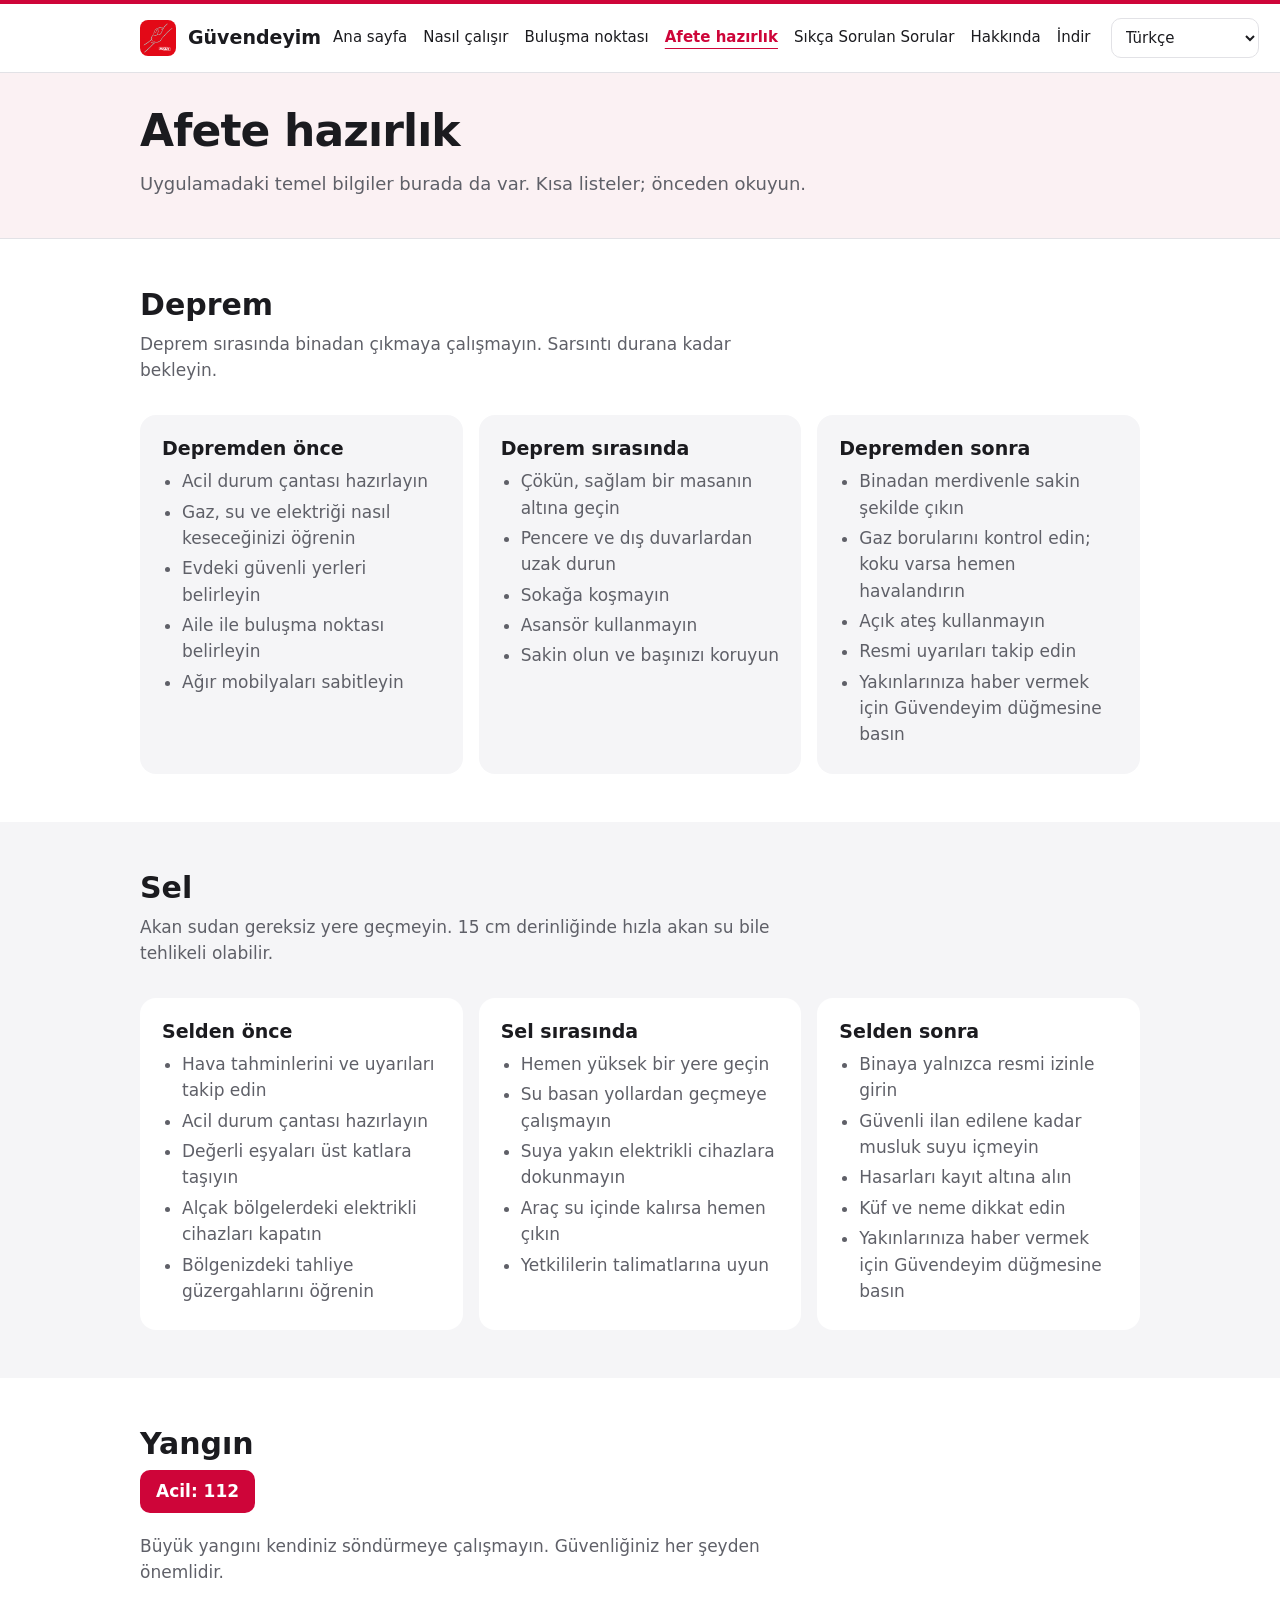
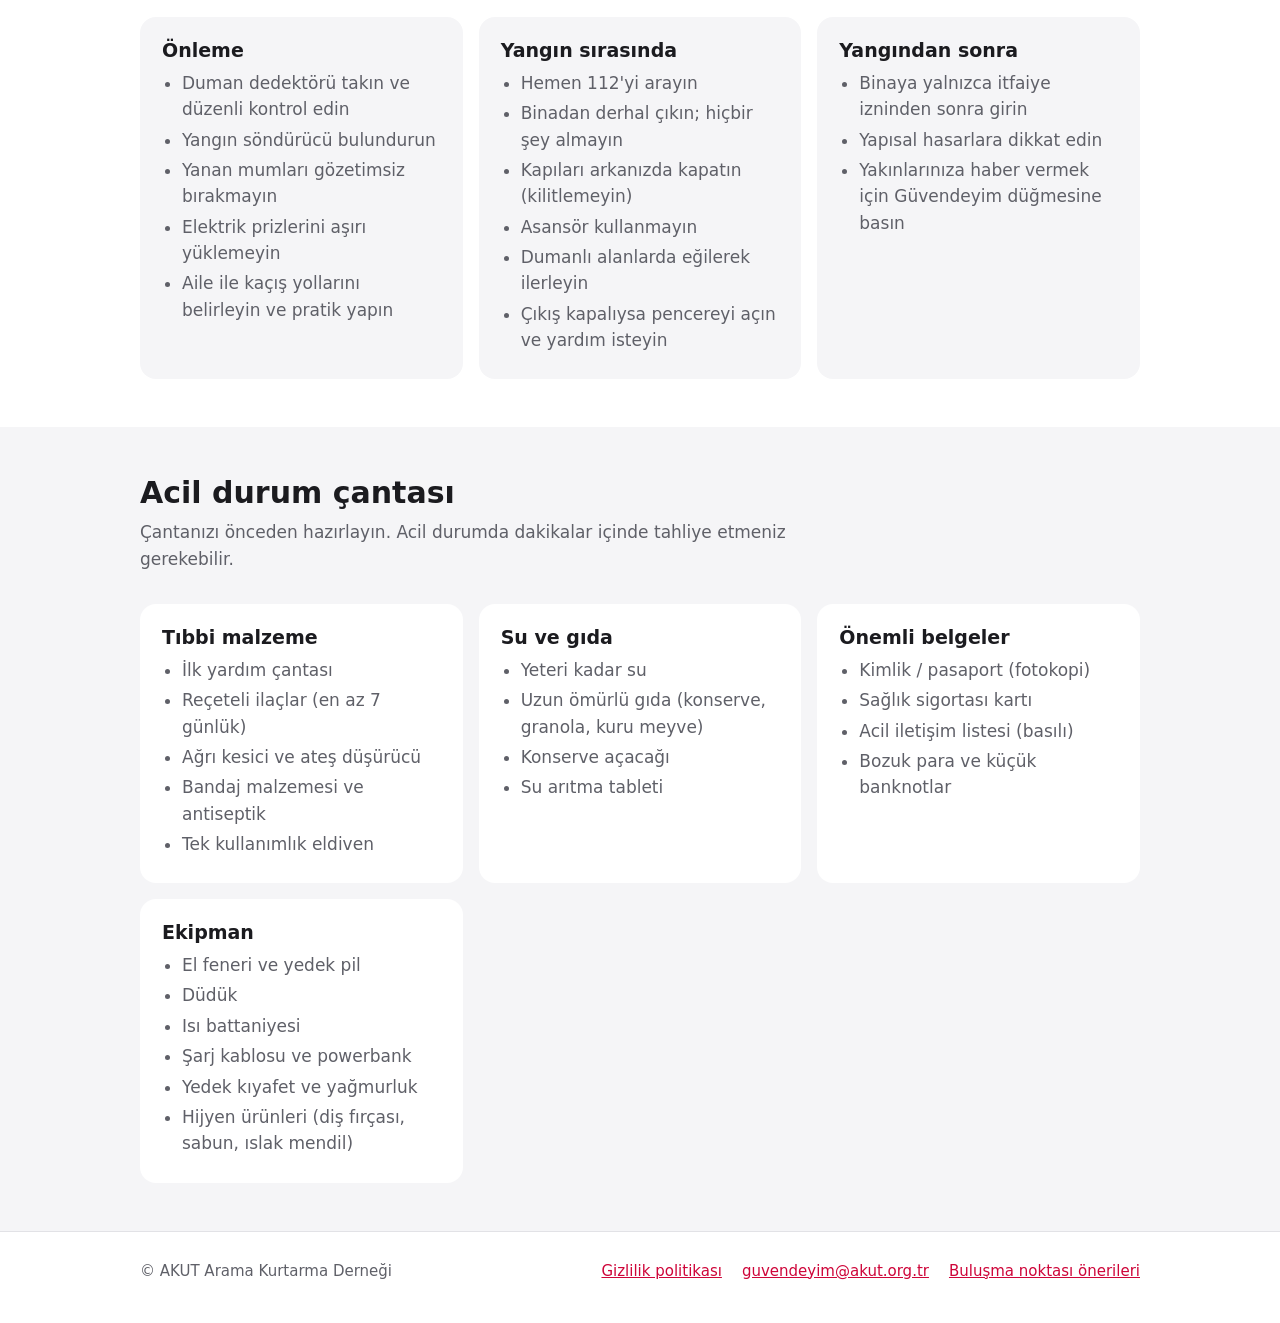
==== commit 7adb8a00: "Sıkça Sorulan Sorular sayfası; Özellikler ve Nasıl çalışır birleşti - Yeni sikca-sorulan-sorular.htm" ====
--- a/afete-hazirlik.html
+++ b/afete-hazirlik.html
@@ -2,6 +2,15 @@
 <html lang="tr" class="betiksiz">
 <head>
 <meta charset="utf-8">
+<!-- Google tag (gtag.js) -->
+<script async src="https://www.googletagmanager.com/gtag/js?id=G-NT2BRHJYRX"></script>
+<script>
+  window.dataLayer = window.dataLayer || [];
+  function gtag(){dataLayer.push(arguments);}
+  gtag('js', new Date());
+
+  gtag('config', 'G-NT2BRHJYRX');
+</script>
 <meta name="viewport" content="width=device-width, initial-scale=1">
 <title>Afete hazırlık – Güvendeyim</title>
 <meta name="description" content="Deprem, sel ve yangından önce, sırasında ve sonrasında yapılacaklar; acil durum çantasına konacaklar.">
@@ -11,14 +20,14 @@
 <meta property="og:image" content="https://www.guvendeyim.org.tr/img/icon.png">
 <link rel="icon" type="image/png" href="img/favicon.png">
 <link rel="apple-touch-icon" href="img/apple-touch-icon.png">
-<link rel="stylesheet" href="css/site.css?v=bddb2c33">
+<link rel="stylesheet" href="css/site.css?v=d5b448da">
 </head>
 <body>
 <header class="ust"><div class="ic">
   <a class="marka notranslate" href="index.html"><img src="img/icon.png" alt=""><strong>Güvendeyim</strong></a>
   <select class="dil notranslate" id="dil" aria-label="Dil / Language"><option value="tr" lang="tr">Türkçe</option><option value="en" lang="en">English</option><option value="de" lang="de">Deutsch</option><option value="az" lang="az">Azərbaycanca</option><option value="fa" lang="fa">فارسی</option><option value="ar" lang="ar">العربية</option><option value="ru" lang="ru">Русский</option><option value="uk" lang="uk">Українська</option><option value="fr" lang="fr">Français</option><option value="es" lang="es">Español</option></select>
   <button class="menu-dugme" type="button" aria-expanded="false" aria-controls="ana-menu">Menü</button>
-  <nav id="ana-menu" aria-label="Ana menü"><a href="index.html">Ana sayfa</a><a href="ozellikler.html">Özellikler</a><a href="nasil-calisir.html">Nasıl çalışır</a><a href="bulusma-noktasi.html">Buluşma noktası</a><a href="afete-hazirlik.html" aria-current="page">Afete hazırlık</a><a href="hakkinda.html">Hakkında</a><a href="indir.html">İndir</a></nav>
+  <nav id="ana-menu" aria-label="Ana menü"><a href="index.html">Ana sayfa</a><a href="nasil-calisir.html">Nasıl çalışır</a><a href="bulusma-noktasi.html">Buluşma noktası</a><a href="afete-hazirlik.html" aria-current="page">Afete hazırlık</a><a href="sikca-sorulan-sorular.html">Sıkça Sorulan Sorular</a><a href="hakkinda.html">Hakkında</a><a href="indir.html">İndir</a></nav>
 </div></header>
 <div class="sayfa-basi"><div class="ic"><h1>Afete hazırlık</h1><p>Uygulamadaki temel bilgiler burada da var. Kısa listeler; önceden okuyun.</p></div></div>
 <main>
--- a/css/site.css
+++ b/css/site.css
@@ -21,8 +21,8 @@
 .ust .ic { display: flex; align-items: center; gap: 12px; padding-top: 14px; padding-bottom: 14px; }
 .ust img { width: 36px; height: 36px; border-radius: 8px; }
 .ust strong { font-size: 19px; flex: 1; }
-.ust nav { display: flex; gap: 20px; }
-.ust nav a { color: var(--metin); text-decoration: none; font-size: 15px; }
+.ust nav { display: flex; gap: 16px; }
+.ust nav a { color: var(--metin); text-decoration: none; font-size: 15px; white-space: nowrap; }
 .ust nav a:hover { color: var(--kirmizi); }
 @media (max-width: 620px) { .ust nav a:not(.kal) { display: none; } }
 
@@ -69,7 +69,7 @@
 .ust nav a[aria-current="page"] { color: var(--kirmizi); font-weight: 700; text-decoration: underline; text-underline-offset: 6px; }
 .ust .marka { display: flex; align-items: center; gap: 12px; flex: 1; color: var(--metin); text-decoration: none; }
 .menu-dugme { display: none; }
-@media (max-width: 860px) {
+@media (max-width: 1060px) {
   .ust .ic { flex-wrap: wrap; row-gap: 0; }
   .menu-dugme { display: inline-flex; align-items: center; gap: 8px; min-height: 44px; padding: 0 14px; border: 1px solid var(--cizgi); border-radius: 10px; background: transparent; color: var(--metin); font: inherit; font-size: 15px; font-weight: 600; cursor: pointer; }
   .menu-dugme::before { content: ""; width: 18px; height: 12px; border-top: 2px solid currentColor; border-bottom: 2px solid currentColor; background: linear-gradient(currentColor, currentColor) center / 100% 2px no-repeat; }
@@ -95,7 +95,6 @@
 .liste li { margin: 4px 0; }
 .kart .liste { margin-top: 4px; }
 .acil { display: inline-block; background: var(--kirmizi); color: #fff; font-weight: 700; border-radius: 10px; padding: 8px 16px; margin-bottom: 20px; }
-.metin { max-width: 68ch; }
 .metin p { margin: 0 0 14px; }
 
 /* Buluşma noktası önerileri sayfası (bulusma-noktalari deposu) */
@@ -109,7 +108,7 @@
 .oneriler a { flex: none; font-weight: 600; text-decoration: none; }
 .oneriler a:hover { text-decoration: underline; }
 .kaynak { margin: 20px 0 0; color: var(--soluk); font-size: 15px; }
-.video { position: relative; aspect-ratio: 16 / 9; max-width: 860px; border-radius: 16px; overflow: hidden; background: #000; }
+.video { position: relative; aspect-ratio: 16 / 9; border-radius: 16px; overflow: hidden; background: #000; }
 .video iframe { position: absolute; inset: 0; width: 100%; height: 100%; border: 0; }
 /* Dil seçici; Google Çeviri'nin kendi çubuğu ve vurguları gizlenir. */
 .dil { min-height: 40px; padding: 0 10px; font: inherit; font-size: 15px; color: var(--metin); background: var(--zemin); border: 1px solid var(--cizgi); border-radius: 10px; cursor: pointer; }
@@ -117,10 +116,21 @@
 #google_translate_element, iframe.skiptranslate, .goog-te-banner-frame { display: none !important; }
 body { top: 0 !important; }
 .goog-text-highlight { background: none !important; box-shadow: none !important; }
-@media (max-width: 860px) {
+@media (max-width: 1060px) {
   .ust .marka { min-width: 0; }
   .ust .marka strong { overflow: hidden; text-overflow: ellipsis; white-space: nowrap; }
   .dil { max-width: 112px; }
 }
 /* Dar ekranda menü düğmesi yalnız simge olur; ad ekran okuyucuya kalır. */
 @media (max-width: 420px) { .menu-dugme { font-size: 0; gap: 0; padding: 0 12px; } .ust .marka strong { font-size: 17px; } .ust .ic { gap: 10px; } }
+/* Sıkça sorulan sorular: açılır kapanır kutular. */
+.sss { display: grid; gap: 12px; }
+.sss details { background: var(--kart); border-radius: 14px; }
+.sss summary { cursor: pointer; list-style: none; display: flex; justify-content: space-between; align-items: center; gap: 16px; padding: 18px 20px; font-weight: 600; font-size: 18px; }
+.sss summary::-webkit-details-marker { display: none; }
+.sss summary::after { content: "+"; flex: none; font-size: 24px; line-height: 1; color: var(--kirmizi); }
+.sss details[open] summary::after { content: "−"; }
+.sss summary:focus-visible { outline: 2px solid var(--kirmizi); outline-offset: 2px; border-radius: 14px; }
+.sss .cevap { padding: 0 20px 18px; color: var(--soluk); }
+.sss .cevap p { margin: 0 0 10px; }
+.sss .cevap p:last-child { margin-bottom: 0; }
